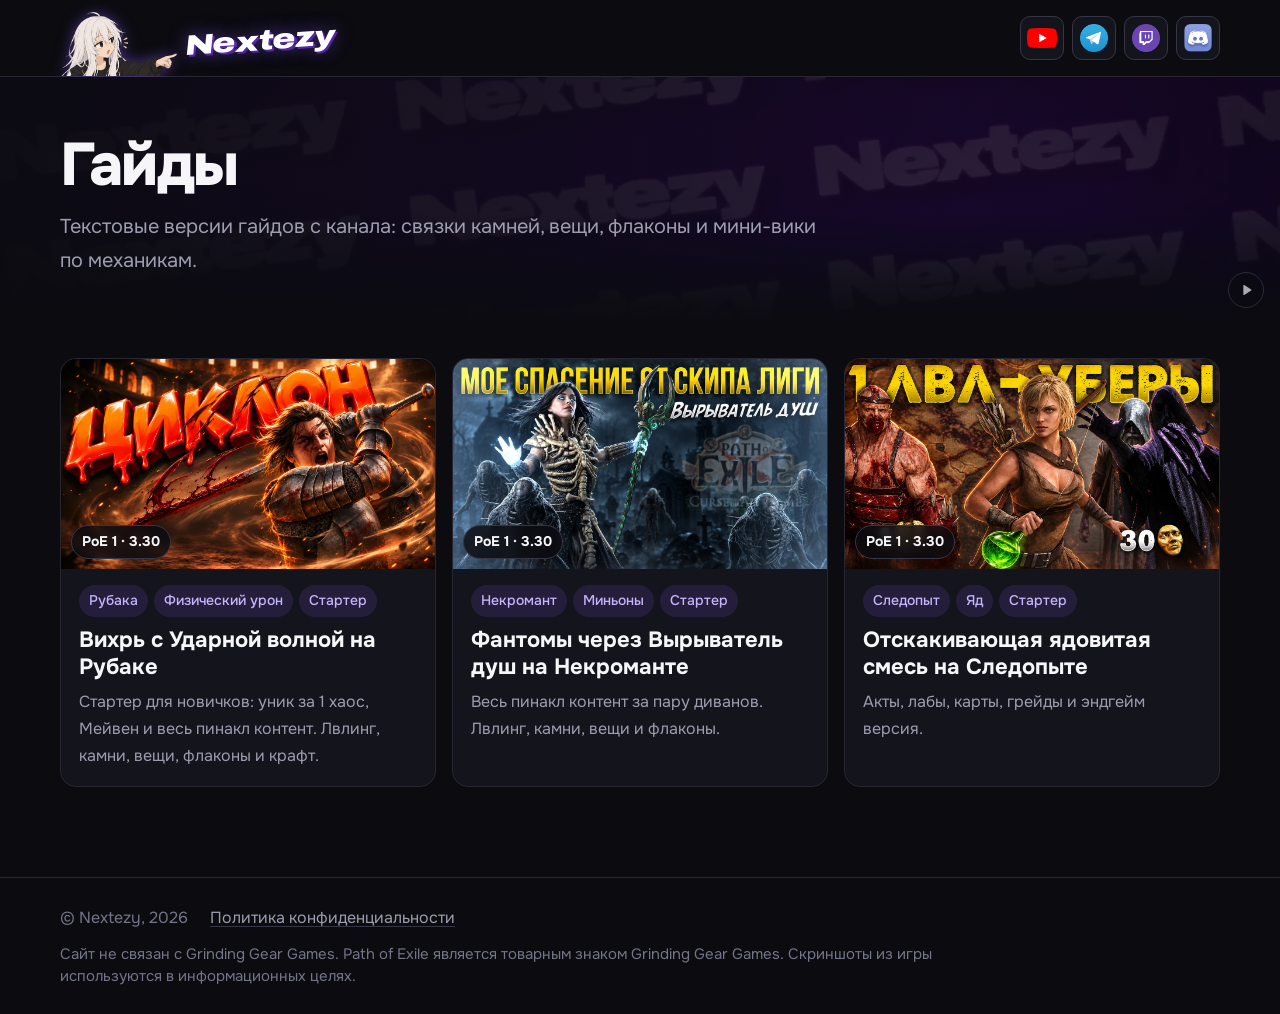
==== index.html @ d7301a49 "Кнопки трейда: несколько поисков ровным столбиком Co-Authored-By: Claude Opus 5.5 <noreply@anthropic" ====
<!doctype html>
<html lang="ru">
<head>
<!-- Google tag (gtag.js) -->
<script async src="https://www.googletagmanager.com/gtag/js?id=G-XQY86457FN"></script>
<script>
  window.dataLayer = window.dataLayer || [];
  function gtag(){dataLayer.push(arguments);}
  gtag('js', new Date());
  gtag('config', 'G-XQY86457FN');
</script>
<meta charset="utf-8">
<meta name="viewport" content="width=device-width,initial-scale=1,viewport-fit=cover">
<title>Nextezy: гайды по Path of Exile</title>
<meta name="description" content="Текстовые гайды Nextezy по Path of Exile и Path of Exile 2.">
<meta property="og:title" content="Nextezy: гайды по Path of Exile">
<meta property="og:description" content="Текстовые гайды Nextezy по Path of Exile и Path of Exile 2.">
<meta property="og:type" content="website">
<meta property="og:url" content="https://nextezy.com/">
<meta property="og:site_name" content="Nextezy">
<meta property="og:locale" content="ru_RU">
<meta property="og:image" content="https://nextezy.com/assets/og.jpg?v=3">
<meta property="og:image:width" content="1200">
<meta property="og:image:height" content="630">
<meta name="twitter:card" content="summary_large_image">
<link rel="canonical" href="https://nextezy.com/">
<meta name="theme-color" content="#0b0b10">
<link rel="icon" href="/favicon.ico" sizes="48x48">
<link rel="icon" href="/assets/favicon-32.png" type="image/png" sizes="32x32">
<link rel="icon" href="/assets/icon-192.png" type="image/png" sizes="192x192">
<link rel="apple-touch-icon" href="/apple-touch-icon.png">
<link rel="manifest" href="/site.webmanifest">
<link rel="stylesheet" href="assets/style.css?v=20261110-2">
<style>.list{display:grid;grid-template-columns:repeat(auto-fill,minmax(320px,1fr));gap:16px;margin-top:8px}.gcard{display:block;text-decoration:none;color:var(--fg2);background:var(--s1);border:1px solid var(--line);border-radius:16px;overflow:hidden}.gcard:hover{border-color:var(--accent)}.gimg{position:relative}.gcard img{display:block;width:100%;aspect-ratio:16/9;height:auto;object-fit:cover;object-position:center;background:#000}.ver{position:absolute;left:10px;bottom:10px;font-size:14px;font-weight:700;color:var(--fg);background:rgba(11,11,16,.82);border:1px solid var(--line2);padding:4px 10px;border-radius:999px;backdrop-filter:blur(4px)}.gbody{padding:16px 18px}.tags{display:flex;flex-wrap:wrap;gap:6px}.tags .chip{font-size:14px;padding:4px 10px}.gcard h2{color:var(--fg);font-size:22px;line-height:1.25;margin:10px 0 6px}.gcard p{margin:0;font-size:16px;color:var(--muted)}</style>
</head>
<body>
<header class="top"><div class="wrap"><a class="brand" aria-label="Nextezy, на главную" href="./"><img class="brand-pic" src="/assets/sextezy-point.webp?v=2" alt="" width="365" height="200"><span class="logo">Nextezy</span></a><nav class="soc" aria-label="Nextezy в соцсетях">
    <a href="https://www.youtube.com/@Nextezy/videos" target="_blank" rel="noopener" title="YouTube" aria-label="YouTube"><img src="assets/icon-youtube.png" alt="" width="30" height="21"></a>
    <a href="https://t.me/nextezy1" target="_blank" rel="noopener" title="Telegram" aria-label="Telegram"><img src="assets/icon-telegram.png" alt="" width="28" height="28"></a>
    <a href="https://www.twitch.tv/nextezy1" target="_blank" rel="noopener" title="Twitch" aria-label="Twitch"><img src="assets/icon-twitch.png" alt="" width="28" height="28"></a>
    <a href="https://discord.gg/pRnzf7ZGDk" target="_blank" rel="noopener" title="Discord" aria-label="Discord"><img src="assets/icon-discord.png" alt="" width="28" height="28"></a>
  </nav></div></header>
<section class="hero"><div class="hero-bg" data-video="assets/hero.mp4?v=2" aria-hidden="true"></div><div class="wrap" style="padding-block:56px 44px">
<h1 style="color:var(--fg);font-weight:800;font-size:clamp(36px,5.5vw,60px);letter-spacing:-.025em;margin:0 0 12px">Гайды</h1>
<p class="lead" style="color:var(--muted);margin:0;max-width:60ch;font-size:20px">Текстовые версии гайдов с канала: связки камней, вещи, флаконы и мини-вики по механикам.</p>
</div></section>
<main><div class="wrap" style="padding-block:28px 90px">
<div class="list">
<a class="gcard" href="cyclone/"><div class="gimg"><img src="cyclone/img/preview.webp?v=2" alt="Превью видео: Вихрь с Ударной волной на Рубаке" width="1280" height="720"><span class="ver">PoE 1 · 3.30</span></div><div class="gbody"><div class="tags"><span class="chip">Рубака</span><span class="chip">Физический урон</span><span class="chip">Стартер</span></div><h2>Вихрь с Ударной волной на Рубаке</h2><p>Стартер для новичков: уник за 1 хаос, Мейвен и весь пинакл контент. Лвлинг, камни, вещи, флаконы и крафт.</p></div></a>
<a class="gcard" href="soulwrest/"><div class="gimg"><img src="soulwrest/img/preview.webp" alt="Превью видео: Фантомы через Вырыватель душ" width="1280" height="720"><span class="ver">PoE 1 · 3.30</span></div><div class="gbody"><div class="tags"><span class="chip">Некромант</span><span class="chip">Миньоны</span><span class="chip">Стартер</span></div><h2>Фантомы через Вырыватель душ на Некроманте</h2><p>Весь пинакл контент за пару диванов. Лвлинг, камни, вещи и флаконы.</p></div></a>
<a class="gcard" href="pconc/"><div class="gimg"><img src="pconc/img/preview.webp?v=4" alt="Превью видео: Отскакивающая ядовитая смесь" width="1280" height="720"><span class="ver">PoE 1 · 3.30</span></div><div class="gbody"><div class="tags"><span class="chip">Следопыт</span><span class="chip">Яд</span><span class="chip">Стартер</span></div><h2>Отскакивающая ядовитая смесь на Следопыте</h2><p>Акты, лабы, карты, грейды и эндгейм версия.</p></div></a>
</div></div></main>
<footer><div class="wrap foot">
  <div class="foot-top"><span>© Nextezy, 2026</span><a href="privacy/">Политика конфиденциальности</a></div>
  <p class="foot-note">Сайт не связан с Grinding Gear Games. Path of Exile является товарным знаком Grinding Gear Games. Скриншоты из игры используются в информационных целях.</p>
</div></footer>
<script src="assets/hero.js?v=20261103-1"></script>
</body>
</html>
---- assets/style.css ----
/* Шрифт Onest лежит на сайте, без Google */
@font-face{font-family:'Nextezy Logo';font-style:italic;font-weight:100 900;font-stretch:62% 125%;font-display:swap;src:url(fonts/nextezy-logo.woff2) format('woff2')}
@font-face{font-family:'Onest';font-style:normal;font-weight:400;font-display:swap;src:url(fonts/onest-cyrillic-400-normal.woff2) format('woff2');unicode-range:U+0301,U+0400-045F,U+0490-0491,U+04B0-04B1,U+2116}
@font-face{font-family:'Onest';font-style:normal;font-weight:500;font-display:swap;src:url(fonts/onest-cyrillic-500-normal.woff2) format('woff2');unicode-range:U+0301,U+0400-045F,U+0490-0491,U+04B0-04B1,U+2116}
@font-face{font-family:'Onest';font-style:normal;font-weight:600;font-display:swap;src:url(fonts/onest-cyrillic-600-normal.woff2) format('woff2');unicode-range:U+0301,U+0400-045F,U+0490-0491,U+04B0-04B1,U+2116}
@font-face{font-family:'Onest';font-style:normal;font-weight:700;font-display:swap;src:url(fonts/onest-cyrillic-700-normal.woff2) format('woff2');unicode-range:U+0301,U+0400-045F,U+0490-0491,U+04B0-04B1,U+2116}
@font-face{font-family:'Onest';font-style:normal;font-weight:800;font-display:swap;src:url(fonts/onest-cyrillic-800-normal.woff2) format('woff2');unicode-range:U+0301,U+0400-045F,U+0490-0491,U+04B0-04B1,U+2116}
@font-face{font-family:'Onest';font-style:normal;font-weight:400;font-display:swap;src:url(fonts/onest-latin-400-normal.woff2) format('woff2');unicode-range:U+0000-00FF,U+0131,U+0152-0153,U+02BB-02BC,U+02C6,U+02DA,U+02DC,U+0304,U+0308,U+0329,U+2000-206F,U+20AC,U+2122,U+2191,U+2193,U+2212,U+2215,U+FEFF,U+FFFD}
@font-face{font-family:'Onest';font-style:normal;font-weight:500;font-display:swap;src:url(fonts/onest-latin-500-normal.woff2) format('woff2');unicode-range:U+0000-00FF,U+0131,U+0152-0153,U+02BB-02BC,U+02C6,U+02DA,U+02DC,U+0304,U+0308,U+0329,U+2000-206F,U+20AC,U+2122,U+2191,U+2193,U+2212,U+2215,U+FEFF,U+FFFD}
@font-face{font-family:'Onest';font-style:normal;font-weight:600;font-display:swap;src:url(fonts/onest-latin-600-normal.woff2) format('woff2');unicode-range:U+0000-00FF,U+0131,U+0152-0153,U+02BB-02BC,U+02C6,U+02DA,U+02DC,U+0304,U+0308,U+0329,U+2000-206F,U+20AC,U+2122,U+2191,U+2193,U+2212,U+2215,U+FEFF,U+FFFD}
@font-face{font-family:'Onest';font-style:normal;font-weight:700;font-display:swap;src:url(fonts/onest-latin-700-normal.woff2) format('woff2');unicode-range:U+0000-00FF,U+0131,U+0152-0153,U+02BB-02BC,U+02C6,U+02DA,U+02DC,U+0304,U+0308,U+0329,U+2000-206F,U+20AC,U+2122,U+2191,U+2193,U+2212,U+2215,U+FEFF,U+FFFD}
@font-face{font-family:'Onest';font-style:normal;font-weight:800;font-display:swap;src:url(fonts/onest-latin-800-normal.woff2) format('woff2');unicode-range:U+0000-00FF,U+0131,U+0152-0153,U+02BB-02BC,U+02C6,U+02DA,U+02DC,U+0304,U+0308,U+0329,U+2000-206F,U+20AC,U+2122,U+2191,U+2193,U+2212,U+2215,U+FEFF,U+FFFD}
html{-webkit-text-size-adjust:100%}body{margin:0}[hidden]{display:none!important}img{max-width:100%}:root{padding-top:env(safe-area-inset-top,0px);padding-bottom:env(safe-area-inset-bottom,0px)}

/* Layout: clean dark "exchange" look. Sticky tab bar, reading column 760px with chapter rail, cards on a slightly lighter surface. Single dark look on purpose. */
:root{
  --bg:#0b0b10; --s1:#14141c; --s2:#1b1b25; --s3:#23232f;
  --line:#272734; --line2:#363646;
  --fg:#f6f6f8; --fg2:#dedee6; --muted:#9d9db0; --dim:#74748a;
  --accent:#8b5cf6; --accent-2:#a78bfa; --accent-3:#c4b5fd; --accent-soft:rgba(139,92,246,.14); --yt:#ff0033;
  --gem:#5fd4c4; --unique:#f5b26b; --good:#4ade80; --bad:#f87171;
  --f:"Onest","Segoe UI",Roboto,Arial,sans-serif;
  color-scheme:dark;
}
*{box-sizing:border-box}
body{background:var(--bg);color:var(--fg2);font-family:var(--f);font-size:19px;line-height:1.7;-webkit-font-smoothing:antialiased}
body::before{content:"";position:fixed;inset:0 0 auto;height:env(safe-area-inset-top,0px);z-index:40;background:var(--bg)}
a{color:var(--accent-2)}
.wrap{max-width:1200px;margin:0 auto;padding-left:max(20px,env(safe-area-inset-left,0px));padding-right:max(20px,env(safe-area-inset-right,0px))}
button{font-family:inherit}
button:focus-visible,a:focus-visible,.w:focus-visible{outline:2px solid var(--accent-2);outline-offset:2px;border-radius:4px}

/* header */
.top{border-bottom:1px solid var(--line)}
.top .wrap{display:flex;align-items:center;justify-content:space-between;gap:16px;padding-block:16px}
.brand{display:flex;align-items:center;gap:12px;text-decoration:none;color:var(--fg)}
.brand .mark{width:34px;height:34px;border-radius:9px;background:var(--accent);display:grid;place-items:center;font-weight:800;font-size:19px;color:#fff}
.brand b{font-weight:700;font-size:20px;letter-spacing:-.01em}
.brand span{color:var(--muted);font-size:16px;font-weight:400}
.yt{font-size:16px;color:var(--muted);text-decoration:none;border:1px solid var(--line2);padding:8px 14px;border-radius:8px}
.yt:hover{color:var(--fg);border-color:var(--accent)}

/* hero */
.hero .wrap{padding-block:48px 36px}
.crumbs{display:flex;gap:8px;flex-wrap:wrap;margin-bottom:18px}
.chip{font-size:15px;font-weight:500;color:var(--accent-3);background:var(--accent-soft);padding:5px 12px;border-radius:999px}
.hero h1{color:var(--fg);font-weight:800;font-size:clamp(36px,5.5vw,60px);line-height:1.08;letter-spacing:-.025em;margin:0 0 18px;max-width:18ch;text-wrap:balance}
.hero h1 em{font-style:normal;color:var(--accent-2)}
.hero .lead{margin:0;max-width:60ch;color:var(--muted);font-size:20px}
/* превью видео в шапке */
.vid{margin-top:24px;max-width:560px;text-align:center}
.vcap{display:inline-block;margin-top:14px;padding:8px 22px;border-radius:10px;background:var(--yt);color:#fff;font-weight:800;font-size:20px;letter-spacing:.01em;text-decoration:none;box-shadow:0 8px 24px rgba(0,0,0,.4);transition:transform .2s ease}
.vcap:hover{transform:translateY(-2px)}
.thumb{position:relative;display:block;text-align:left;border-radius:16px;overflow:hidden;border:1px solid var(--line2);background:#000;box-shadow:0 18px 50px rgba(0,0,0,.45);aspect-ratio:16/9}
.thumb img{display:block;width:100%;height:100%;object-fit:cover;transition:transform .5s ease}
.thumb .play{position:absolute;left:50%;top:50%;width:68px;height:48px;margin:-24px 0 0 -34px;border-radius:14px;background:var(--yt);box-shadow:0 6px 20px rgba(0,0,0,.45);transition:transform .25s ease}
.thumb .play::after{content:"";position:absolute;left:27px;top:14px;border-style:solid;border-width:10px 0 10px 17px;border-color:transparent transparent transparent #fff}
.thumb:hover{border-color:var(--accent);box-shadow:0 18px 50px rgba(0,0,0,.45),0 0 0 3px var(--accent-soft)}
.thumb:hover img{transform:scale(1.03)}
.thumb:hover .play{transform:scale(1.1)}
@media (min-width:960px){
  .hero .wrap.has-thumb{display:grid;grid-template-columns:minmax(0,1fr) minmax(0,460px);column-gap:44px;align-items:start}
  .has-thumb>*{grid-column:1}
  .has-thumb>.vid{grid-column:2;grid-row:1/4;align-self:center;margin-top:0;width:100%;max-width:none}
  .has-thumb>.facts{grid-column:1/-1}
}
@media (prefers-reduced-motion:reduce){.thumb img,.thumb .play,.vcap{transition:none}}
.facts{display:grid;grid-template-columns:repeat(auto-fit,minmax(170px,1fr));gap:1px;background:var(--line);border:1px solid var(--line);border-radius:14px;overflow:hidden;margin-top:30px;max-width:860px}
.fact{background:var(--s1);padding:16px 18px}
.fact small{display:block;color:var(--dim);font-size:15px;margin-bottom:2px}
.fact b{color:var(--fg);font-weight:600;font-size:18px}

/* tabs */
.tabsbar{position:sticky;top:env(safe-area-inset-top,0px);z-index:30;background:var(--bg);border-block:1px solid var(--line)}
.tabsbar .wrap{display:flex;gap:6px 20px;align-items:center;flex-wrap:wrap}
.tabs{display:flex;gap:4px;overflow-x:auto;scrollbar-width:none}
.tab{appearance:none;background:none;border:0;color:var(--muted);font-weight:600;font-size:18px;padding:18px 12px 16px;border-bottom:2px solid transparent;cursor:pointer;white-space:nowrap}
.tab:hover{color:var(--fg)}
.tab[aria-selected="true"]{color:var(--fg);border-bottom-color:var(--accent)}
.stages{display:flex;gap:4px;padding:4px;margin-left:auto;background:var(--s1);border:1px solid var(--line);border-radius:10px;flex-wrap:wrap}
.stage{appearance:none;border:0;background:none;color:var(--muted);font-weight:500;font-size:16px;padding:8px 14px;border-radius:7px;cursor:pointer}
.stage:hover{color:var(--fg)}
.stage[aria-pressed="true"]{background:var(--accent);color:#fff}

/* guide layout */
main .wrap{padding-block:44px 90px}
.guide{display:grid;grid-template-columns:240px minmax(0,1fr);gap:56px;align-items:start}
.rail{position:sticky;top:calc(env(safe-area-inset-top,0px) + 90px);max-height:calc(100vh - 110px);overflow:auto;font-size:16px}
.rail h4{font-size:14px;font-weight:600;letter-spacing:.06em;text-transform:uppercase;color:var(--dim);margin:0 0 12px}
.rail ol{list-style:none;margin:0;padding:0;display:grid;gap:2px}
.rail a{display:block;padding:7px 12px;border-radius:8px;color:var(--muted);text-decoration:none;line-height:1.35}
.rail a:hover{color:var(--fg);background:var(--s1)}
.rail a.on{color:var(--fg);background:var(--accent-soft)}
@media (max-width:980px){.guide{grid-template-columns:minmax(0,1fr)}.rail{display:none}}

.prose{max-width:780px;min-width:0}
.prose h2{color:var(--fg);font-weight:700;font-size:36px;line-height:1.15;letter-spacing:-.02em;margin:72px 0 18px;text-wrap:balance;scroll-margin-top:100px}
.prose section:first-child h2{margin-top:0}
.prose h3{color:var(--fg);font-weight:600;font-size:23px;line-height:1.3;margin:38px 0 10px;scroll-margin-top:100px}
.prose p{margin:0 0 18px}
.prose ul,.prose ol{margin:0 0 20px;padding-left:26px;display:grid;gap:8px}
.prose li::marker{color:var(--accent-2)}
.u{color:var(--unique);font-weight:500}
.g{color:var(--gem);font-weight:500}
.en{color:var(--dim)}
.go{appearance:none;background:none;border:0;padding:0;font:inherit;color:var(--accent-2);cursor:pointer;text-decoration:underline;text-decoration-color:rgba(167,139,250,.4);text-underline-offset:4px}
.go:hover{text-decoration-color:var(--accent-2)}

.rules{counter-reset:r;list-style:none;padding:0!important;gap:12px!important}
.rules li{counter-increment:r;display:grid;grid-template-columns:40px 1fr;gap:14px;align-items:center;background:var(--s1);border:1px solid var(--line);padding:16px 18px;border-radius:14px;color:var(--fg)}
.rules li::before{content:counter(r);width:40px;height:40px;border-radius:10px;background:var(--accent-soft);color:var(--accent-3);font-weight:700;font-size:20px;display:grid;place-items:center}

/* tables */
.tbl{overflow-x:auto;margin:0 0 22px;border:1px solid var(--line);border-radius:14px;background:var(--s1)}
table{border-collapse:collapse;width:100%;font-size:17px;line-height:1.5}
th{font-size:15px;font-weight:600;color:var(--muted);text-align:left;background:var(--s2);padding:12px 16px;border-bottom:1px solid var(--line)}
td{padding:13px 16px;border-bottom:1px solid var(--line);vertical-align:top}
tr:last-child td{border-bottom:0}
td.num{color:var(--accent-3);font-weight:600;width:1%;white-space:nowrap;font-variant-numeric:tabular-nums}
.pm th:first-child{color:var(--good)} .pm th:last-child{color:var(--bad)}

/* screenshots */
.shots{display:flex;flex-wrap:wrap;gap:14px;margin:8px 0 26px;align-items:flex-start}
figure.shot{margin:0;max-width:100%}
figure.shot button{display:block;padding:0;border:1px solid var(--line);background:#000;cursor:zoom-in;border-radius:10px;overflow:hidden;max-width:100%}
figure.shot img{display:block;max-height:360px;width:auto;max-width:100%}
figure.shot.wide{flex-basis:100%} figure.shot.wide img{max-height:none;width:100%}
figure.shot figcaption{font-size:15px;color:var(--dim);margin-top:8px}
.cmp{display:grid;grid-template-columns:1fr 1fr;gap:14px}

/* inline cards inside guide */
.ins{margin:8px 0 30px;border:1px solid var(--line2);border-radius:16px;background:var(--s1);overflow:hidden}
.ins-head{display:flex;justify-content:space-between;align-items:center;gap:12px;flex-wrap:wrap;padding:14px 18px;background:var(--s2);border-bottom:1px solid var(--line)}
.ins-head .lbl{font-size:16px;font-weight:600;color:var(--fg);display:flex;align-items:center;gap:10px}
.ins-head .lbl i{width:8px;height:8px;border-radius:50%;background:var(--accent);display:inline-block}
.ins-body{padding:16px 18px;display:grid;gap:16px}
.ins .gg{display:grid;grid-template-columns:repeat(auto-fit,minmax(230px,1fr));gap:12px}
.ins .gg .card{background:var(--bg)}
.more{font-size:16px;font-weight:500}

/* cards */
.card{background:var(--s1);border:1px solid var(--line);border-radius:14px;padding:16px 18px;min-width:0;font-size:17px;line-height:1.55}
.card h4{margin:0 0 10px;font-size:17px;font-weight:600;color:var(--fg);display:flex;justify-content:space-between;align-items:center;gap:10px}
.card h4 .sub{color:var(--dim);font-weight:500;font-size:15px;display:block}
.card p{margin:10px 0 0}
.card .shots{margin:12px 0 0}
.card figure.shot img{max-height:260px}
.links{list-style:none;padding:0;margin:0;display:grid}
.links li{display:flex;justify-content:space-between;align-items:baseline;gap:10px;padding:7px 0;border-bottom:1px solid var(--line)}
.links li:last-child{border-bottom:0}
.links .en{font-size:15px}
.lv{font-size:14px;font-weight:600;color:var(--accent-3);background:var(--accent-soft);padding:2px 8px;border-radius:6px;white-space:nowrap}
.req{list-style:none;padding:0;margin:0;display:grid;gap:6px}
.req li{padding-left:22px;position:relative}
.req li::before{content:"";position:absolute;left:4px;top:.62em;width:7px;height:7px;border-radius:2px;background:var(--accent-2)}
.tag{font-size:13px;font-weight:600;padding:3px 9px;border-radius:999px;white-space:nowrap}
.tag.max{color:var(--unique);background:rgba(245,178,107,.12)}
.tag.cheap{color:var(--gem);background:rgba(95,212,196,.12)}
.tag.boss{color:var(--bad);background:rgba(248,113,113,.12)}
.alt{margin-top:10px;padding-top:10px;border-top:1px dashed var(--line2)}
.alt .tag{margin-right:8px}
.buy{display:inline-block;margin-top:12px;background:var(--accent);color:#fff;text-decoration:none;font-weight:600;font-size:16px;padding:8px 14px;border-radius:8px}
.slotrow{display:grid;grid-template-columns:150px minmax(0,1fr);gap:14px;padding:9px 0;border-bottom:1px solid var(--line);font-size:17px;line-height:1.5}
.slotrow:last-child{border-bottom:0}
.slotrow .sl{color:var(--muted);font-weight:500}
@media (max-width:560px){.slotrow{grid-template-columns:minmax(0,1fr);gap:2px}}

/* tab panels */
.panel h2{color:var(--fg);font-weight:700;font-size:36px;letter-spacing:-.02em;margin:0 0 10px}
.panel .note{color:var(--muted);max-width:70ch;margin:0 0 24px}
.panel .sub{font-size:15px;font-weight:600;letter-spacing:.05em;text-transform:uppercase;color:var(--dim);margin:30px 0 12px}
.grid{display:grid;grid-template-columns:repeat(auto-fill,minmax(330px,1fr));gap:16px;align-items:start}
.basics{display:grid;grid-template-columns:repeat(auto-fit,minmax(320px,1fr));gap:16px;margin:0 0 36px}

/* mini wiki */
.w{border-bottom:1px dotted var(--accent-2);cursor:help;text-decoration:none}
.w:hover{color:var(--fg);border-bottom-style:solid}
.pop{position:fixed;z-index:60;max-height:calc(100vh - 24px);overflow:auto;width:min(380px,calc(100vw - 32px));background:var(--s3);border:1px solid var(--line2);border-radius:14px;padding:16px 18px;box-shadow:0 18px 50px rgba(0,0,0,.55);font-size:16px;line-height:1.55;color:var(--fg2)}
/* появление подсказки: вырастает из слова (вариант 2, выбор Никиты); при переходе на другое слово просто плавно переезжает */
.pop{opacity:0;visibility:hidden;pointer-events:none;transform:scale(.6);transition:opacity .12s ease,transform .12s ease,visibility 0s .12s}
.pop.on{opacity:1;visibility:visible;pointer-events:auto;transform:none;transition:opacity .2s ease,transform .32s cubic-bezier(.2,.9,.25,1.25),visibility 0s,left .2s ease,top .2s ease}
@media (prefers-reduced-motion:reduce){.pop,.pop.on{transform:none;transition:opacity .15s ease,visibility 0s}}
.pop-x{position:absolute;top:8px;right:8px;width:32px;height:32px;padding:0;border:0;border-radius:8px;background:transparent;color:var(--muted);cursor:pointer}
.pop-x::before,.pop-x::after{content:"";position:absolute;left:50%;top:50%;width:16px;height:2px;border-radius:2px;background:currentColor;transform:translate(-50%,-50%) rotate(45deg)}
.pop-x::after{transform:translate(-50%,-50%) rotate(-45deg)}
.pop-x:hover{color:var(--fg);background:var(--line2)}
.pop .k{padding-right:30px}
.pop .k{font-size:13px;font-weight:600;color:var(--accent-3);text-transform:uppercase;letter-spacing:.05em}
.pop h5{margin:4px 0 2px;font-size:20px;font-weight:700;color:var(--fg)}
.pop .pen{color:var(--dim);font-size:15px;margin-bottom:8px}
.pop p{margin:0;white-space:pre-line}
.pop img{display:block;max-width:100%;max-height:220px;margin-top:12px;border-radius:8px;border:1px solid var(--line)}
.pop a{display:inline-block;margin-top:10px;font-size:15px;font-weight:500}

/* lightbox */
.lb{position:fixed;inset:0;z-index:70;background:rgba(4,4,8,.94);display:flex;align-items:center;justify-content:center;padding:calc(24px + env(safe-area-inset-top,0px)) max(16px,env(safe-area-inset-right,0px)) calc(24px + env(safe-area-inset-bottom,0px)) max(16px,env(safe-area-inset-left,0px));cursor:zoom-out}
.lb img{max-width:100%;max-height:100%;object-fit:contain}
.lb p{position:absolute;bottom:calc(10px + env(safe-area-inset-bottom,0px));left:0;right:0;text-align:center;color:var(--muted);font-size:16px;margin:0}

footer{border-top:1px solid var(--line);color:var(--dim);font-size:16px}
footer .wrap{padding-block:26px;display:flex;justify-content:space-between;gap:12px;flex-wrap:wrap}

@media (max-width:640px){
  body{font-size:18px}
  .prose h2,.panel h2{font-size:30px}
  .prose h3{font-size:21px}
  .stages{margin:0 0 10px;width:100%}
  .stage{flex:1 1 auto;padding:8px 10px;font-size:15px}
  .cmp{grid-template-columns:1fr}
  .grid{grid-template-columns:minmax(0,1fr)}
  .brand span{display:none}
}
@media (prefers-reduced-motion:no-preference){html{scroll-behavior:smooth}}

/* PoB */
.pob{margin:-4px 0 26px;padding:14px 16px;border:1px solid var(--line2);border-radius:14px;background:var(--accent-soft);display:grid;gap:10px}
.pob-lbl{font-size:15px;font-weight:600;color:var(--accent-3)}
.pob-btns{display:flex;flex-wrap:wrap;gap:10px}
.pob-btn{display:inline-flex;align-items:center;gap:8px;background:var(--accent);color:#fff;text-decoration:none;font-weight:600;font-size:16px;line-height:1.3;padding:9px 14px;border-radius:9px}
.pob-btn:hover{filter:brightness(1.1)}
.pob-note{margin:0!important;font-size:15px;color:var(--fg2)}
.pob-list{display:grid;gap:16px;max-width:900px}
.pob-pair{border:1px dashed var(--line2);border-radius:16px;padding:14px;display:grid;gap:12px}
.pob-pair-grid{display:grid;grid-template-columns:repeat(auto-fit,minmax(280px,1fr));gap:14px}
.pob-pair .pob-note{color:var(--muted)}
.pob-card .buy{align-self:start;margin-top:14px}

/* Фон шапки гайда: анимация лого (assets/hero.mp4, кадр assets/hero.webp) */
.hero{position:relative;overflow:hidden;isolation:isolate}
.hero-bg{position:absolute;inset:0;z-index:-1;background:var(--bg) center/cover no-repeat;background-image:url(hero.webp)}
.hero-bg video{position:absolute;inset:0;width:100%;height:100%;object-fit:cover;opacity:0;transition:opacity 1.2s ease}
.hero-bg video.on{opacity:1}
.hero-bg::after{content:"";position:absolute;inset:0;background:
  linear-gradient(90deg, rgba(11,11,16,.93) 0%, rgba(11,11,16,.82) 42%, rgba(11,11,16,.55) 100%),
  linear-gradient(180deg, rgba(11,11,16,0) 55%, var(--bg) 100%)}
@media (max-width:640px){.hero-bg::after{background:linear-gradient(180deg, rgba(11,11,16,.80) 0%, rgba(11,11,16,.88) 70%, var(--bg) 100%)}}
.hero .wrap{position:relative}

/* Соцсети в шапке */
.soc{display:flex;align-items:center;gap:8px}
.soc a{width:44px;height:44px;display:grid;place-items:center;border-radius:10px;border:1px solid var(--line2);background:var(--s1);transition:border-color .15s,background .15s}
.soc a:hover{border-color:var(--accent);background:var(--s2)}
.soc img{display:block;object-fit:contain}

/* Лого в шапке: Archivo Expanded Black Italic (обрезан до букв Nextezy), под анимацию лого */
.brand .logo{font-family:'Nextezy Logo','Onest',sans-serif;font-weight:900;font-stretch:125%;font-style:italic;font-size:28px;line-height:1;letter-spacing:-.01em;color:#fff;display:inline-block;transform:rotate(-4deg);text-shadow:0 0 18px rgba(139,92,246,.55),2px 2px 0 #4c1d95;padding:4px 2px}
.brand:hover .logo{color:var(--accent-3)}
@media (max-width:640px){.brand .logo{display:inline-block;font-size:24px}}

/* Подвал */
.foot{display:grid!important;gap:8px;justify-content:stretch!important}
.foot-top{display:flex;flex-wrap:wrap;gap:6px 22px;align-items:center}
.foot a{color:var(--muted);text-decoration:underline;text-decoration-color:var(--line2);text-underline-offset:3px}
.foot a:hover{color:var(--fg)}
.foot-dim{color:var(--dim)}
.foot-note{margin:0;font-size:15px;color:var(--dim);max-width:90ch;line-height:1.5}
/* Политика */
.policy h1{color:var(--fg);font-weight:800;font-size:clamp(32px,4.5vw,46px);letter-spacing:-.02em;line-height:1.1;margin:0 0 6px}
.policy .upd{color:var(--dim);font-size:16px;margin:0 0 28px}
.policy h2{font-size:26px;margin:40px 0 12px}
.policy b{color:var(--fg)}
.policy a{overflow-wrap:anywhere}
/* кнопка «наверх» */
.totop{position:fixed;right:max(20px,calc(env(safe-area-inset-right,0px) + 12px));bottom:calc(20px + env(safe-area-inset-bottom,0px));z-index:50;width:52px;height:52px;border-radius:50%;border:0;background:var(--accent);color:#fff;cursor:pointer;display:flex;align-items:center;justify-content:center;box-shadow:0 8px 24px rgba(0,0,0,.45);opacity:0;visibility:hidden;transform:translateY(12px);transition:opacity .25s ease,transform .25s ease,visibility .25s,background .2s}
.totop.on{opacity:1;visibility:visible;transform:none}
.totop:hover{background:var(--accent-2)}
.totop svg{width:24px;height:24px}
@media (max-width:600px){.totop{width:46px;height:46px;right:max(14px,calc(env(safe-area-inset-right,0px) + 8px));bottom:calc(14px + env(safe-area-inset-bottom,0px))}}
@media (prefers-reduced-motion:reduce){.totop{transition:none}}
/* пасхалка: уставшая Секстези над подвалом */
footer .wrap{position:relative}
.sx{position:absolute;right:max(20px,env(safe-area-inset-right,0px));bottom:100%;width:270px;pointer-events:none}
.sx-clip{height:178px;clip-path:inset(-60px -60px 0 -60px)}
.sx-btn{display:block;width:100%;height:100%;padding:0;border:0;background:none;cursor:pointer;pointer-events:auto;transform:translateY(105%);transition:transform .8s cubic-bezier(.22,.8,.25,1)}
.sx.on .sx-btn{transform:none}
.sx-btn img{display:block;width:100%;height:100%;object-fit:contain;object-position:bottom;filter:drop-shadow(0 0 14px rgba(139,92,246,.35))}
.sx-say{position:absolute;right:62%;bottom:calc(100% - 26px);background:var(--s3);color:var(--fg);border:1px solid var(--line2);border-radius:14px;padding:8px 14px;font-size:16px;font-weight:600;white-space:nowrap;box-shadow:0 8px 24px rgba(0,0,0,.45);opacity:0;transform:translateY(6px);transition:opacity .2s ease,transform .2s ease}
.sx-say::after{content:"";position:absolute;right:16px;bottom:-7px;width:12px;height:12px;background:var(--s3);border-right:1px solid var(--line2);border-bottom:1px solid var(--line2);transform:rotate(45deg)}
.sx.on.talk .sx-say{opacity:1;transform:none}
@media (max-width:600px){.sx{width:180px}.sx-clip{height:118px}.sx-say{font-size:15px;right:45%}}
@media (prefers-reduced-motion:reduce){.sx-btn,.sx-say{transition:none}}

/* картинка с всплывающими поинтами (восхождения) */
figure.hsfig{margin:0;flex-basis:100%;max-width:720px}
.hsbox{position:relative;border:1px solid var(--line);border-radius:10px;overflow:hidden;background:#000}
.hsbox img{display:block;width:100%;height:auto}
.hs.w{position:absolute;aspect-ratio:1;transform:translate(-50%,-50%);border:2px solid transparent;border-radius:50%;background:none;padding:0;cursor:pointer;transition:border-color .15s ease,box-shadow .15s ease}
.hs.w:hover,.hs.w:focus-visible{border:2px solid var(--accent);box-shadow:0 0 0 3px var(--accent-soft),0 0 18px var(--accent);outline:none}
.hsn{position:absolute;right:-8%;top:-8%;min-width:28px;height:28px;padding:0 6px;border-radius:999px;background:var(--accent);color:#fff;font-weight:800;font-size:16px;line-height:28px;text-align:center;box-shadow:0 2px 8px rgba(0,0,0,.6);pointer-events:none}
@media (max-width:640px){.hsn{min-width:22px;height:22px;line-height:22px;font-size:13px;padding:0 4px}}
figure.hsfig figcaption{font-size:15px;color:var(--dim);margin-top:8px}
/* 4 иконки соцсетей на узких экранах */
@media (max-width:420px){.soc{gap:6px}.soc a{width:38px;height:38px;border-radius:9px}.soc img{width:24px;height:24px}}
@media (max-width:370px){.soc{gap:4px}.soc a{width:34px;height:34px}.soc img{width:22px;height:22px}.brand .logo{font-size:21px}}
/* кнопка «выключить анимацию» в углу шапки */
.anim-btn{position:absolute;right:max(16px,env(safe-area-inset-right,0px));bottom:14px;z-index:2;width:36px;height:36px;border-radius:50%;border:1px solid var(--line2);background:rgba(11,11,16,.6);color:var(--fg2);display:grid;place-items:center;padding:0;cursor:pointer;opacity:.75;transition:opacity .2s,border-color .2s,color .2s}
.anim-btn:hover,.anim-btn:focus-visible{opacity:1;border-color:var(--accent);color:var(--fg)}
.anim-btn svg{width:16px;height:16px}
/* Секстези показывает на лого (только на компьютере) */
.brand-pic{height:64px;width:auto;display:block;margin:-6px 0 -16px;transform:translateY(1px);filter:drop-shadow(0 0 7px rgba(139,92,246,.5))}
.brand:has(.brand-pic){gap:6px;align-items:flex-end}
@media (max-width:640px){.brand-pic{display:none}.brand:has(.brand-pic){align-items:center}}
/* вкладки гайда на телефоне: «Основы» вместо «Основы билда», отступы меньше, чтобы все 5 влезали */
.tab-short{display:none}
@media (max-width:640px){
  .tab-long{display:none}.tab-short{display:inline}
  .tabs{gap:0;margin-inline:-8px}
  .tab{font-size:17px;padding:16px 8px 14px}
}
@media (max-width:380px){.tab{font-size:16px;padding-inline:7px}}
@media (max-width:340px){.tab{font-size:15px;padding-inline:5px}}

/* ===== плавные анимации (решение Никиты, тесты одобрены 08.11.2026) ===== */
/* вкладки: полоска под активной вкладкой переезжает */
.tabs{position:relative}
.tabs.has-line .tab[aria-selected="true"]{border-bottom-color:transparent}
.tabline{position:absolute;background:var(--accent);border-radius:2px;pointer-events:none;transition:left .35s cubic-bezier(.2,.8,.2,1),width .35s cubic-bezier(.2,.8,.2,1)}
/* этапы: фиолетовая плашка переезжает */
.stages{position:relative}
.stage{position:relative;z-index:1;transition:color .25s ease}
.stages.has-pill .stage[aria-pressed="true"]{background:transparent}
.pill{position:absolute;border-radius:7px;background:var(--accent);pointer-events:none;transition:left .35s cubic-bezier(.2,.8,.2,1),width .35s cubic-bezier(.2,.8,.2,1),top .35s cubic-bezier(.2,.8,.2,1)}
/* смена вкладки или этапа: содержимое плавно появляется */
.swap{animation:nx-swap .35s cubic-bezier(.2,.8,.2,1)}
@keyframes nx-swap{from{opacity:0;transform:translateY(10px)}to{opacity:1;transform:none}}
/* оглавление: подсветка текущего раздела переезжает */
.rail ol{position:relative}
.rail ol.has-ind a.on{background:transparent}
.rail a{position:relative;z-index:1;transition:color .25s ease}
.rail .ind{position:absolute;left:0;right:0;border-radius:8px;background:var(--accent-soft);box-shadow:inset 3px 0 0 var(--accent);pointer-events:none;transition:top .35s cubic-bezier(.2,.8,.2,1),height .35s cubic-bezier(.2,.8,.2,1)}
/* картинки проявляются при прокрутке */
.rv{opacity:0;transform:translateY(14px);transition:opacity .7s ease-out,transform .8s cubic-bezier(.16,1,.3,1)}
.rv.in{opacity:1;transform:none}
/* поинты восхождений: увеличиваются и светятся */
.hs.w{transition:border-color .2s ease,box-shadow .25s ease,transform .25s cubic-bezier(.2,.9,.25,1.3)}
.hs.w:hover,.hs.w:focus-visible{transform:translate(-50%,-50%) scale(1.15)}
/* картинка на весь экран: фон плавно затемняется, картинка вырастает из своего места (в app.js) */
.lb{visibility:hidden;background:rgba(4,4,8,0);transition:background .3s ease,visibility 0s .3s}
.lb.open{visibility:visible;background:rgba(4,4,8,.94);transition:background .3s ease,visibility 0s}
.lb p{opacity:0;transition:opacity .25s ease}
.lb.open p{opacity:1}
@media (prefers-reduced-motion:reduce){.tabline,.pill,.rail .ind,.rv,.hs.w,.stage,.rail a{transition:none!important}.rv{opacity:1;transform:none}.swap{animation:none}.hs.w:hover{transform:translate(-50%,-50%)}}


/* кнопки «Трейд» у вещей */
.card h4.slh{flex-wrap:wrap}
.hbuys{display:inline-flex;gap:6px;flex-wrap:wrap;align-items:center}
.hbuy{font-size:14px;font-weight:600;color:#fff;background:var(--accent);text-decoration:none;border-radius:7px;padding:4px 10px;line-height:1.3;white-space:nowrap}
.hbuy:hover{filter:brightness(1.15)}
.rbuys{display:inline-flex;flex-wrap:wrap;gap:6px;margin-left:10px;vertical-align:middle;align-items:center}
.rbuy{font-size:14px;font-weight:600;color:var(--accent);text-decoration:none;border:1px solid var(--accent);border-radius:6px;padding:1px 8px;white-space:nowrap}
.rbuy:hover{background:var(--accent);color:#fff}
.hlbl{font-size:14px;color:var(--dim);font-weight:600}
.trnote{font-size:15px;color:var(--muted);margin:-4px 0 10px}
.slotrow .trnote{margin:4px 0 0}
.tbox{display:flex;gap:8px;align-items:flex-start;margin:0 0 10px}
.tbox .hlbl{line-height:28px}
.tcol{display:flex;flex-direction:column;align-items:flex-start;gap:6px}
.slotrow .tbox{margin:6px 0 0}
.slotrow .tbox .hlbl{line-height:24px}
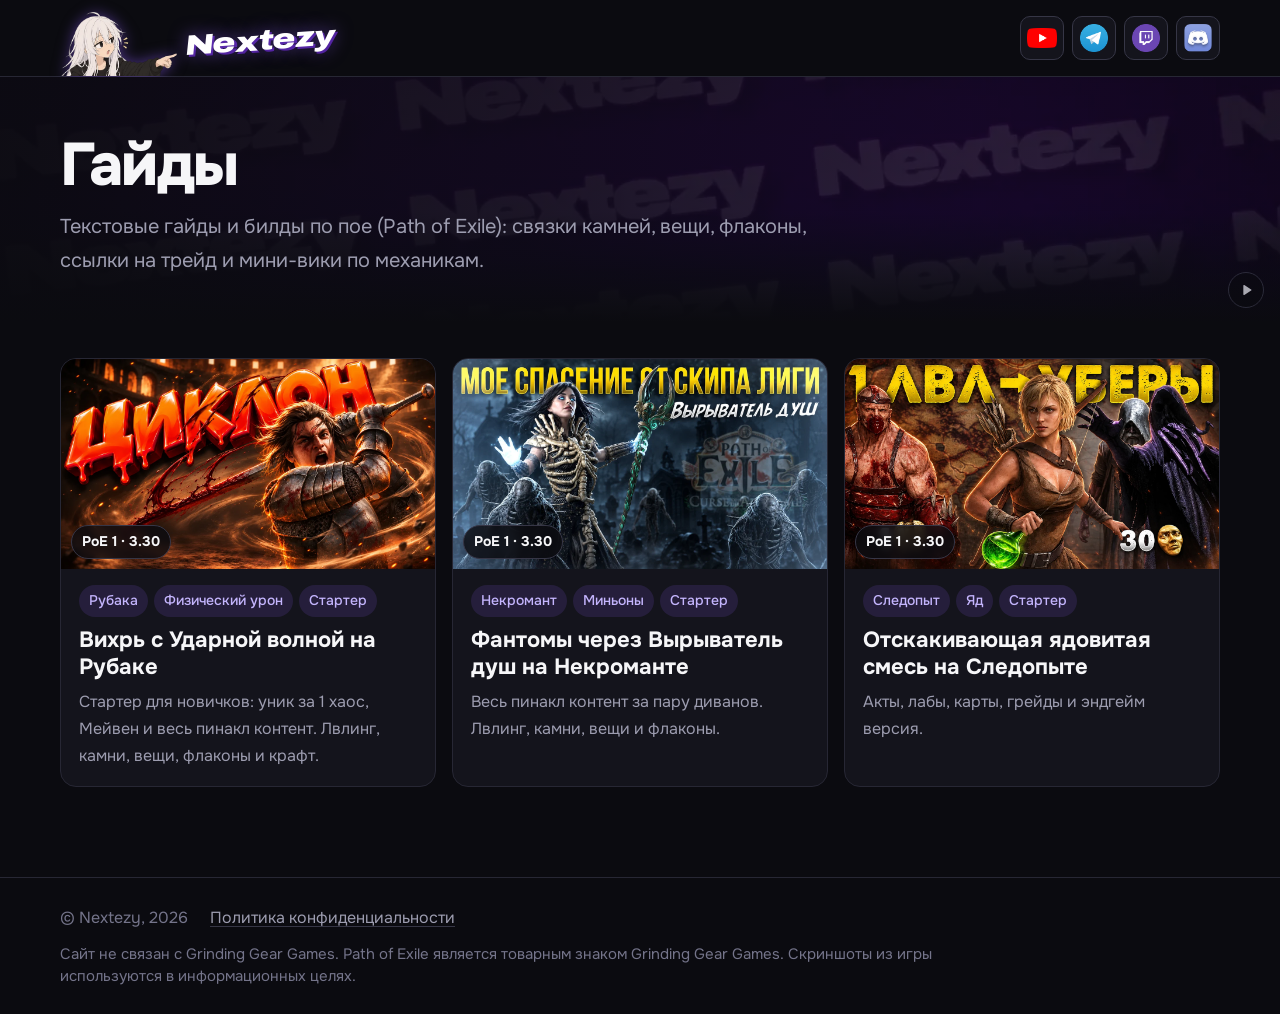
==== commit 0933bd42: "Главная: слово «пое» в заголовке, описании и подзаголовке для поиска Co-Authored-By: Claude Opus 5.5" ====
--- a/index.html
+++ b/index.html
@@ -11,10 +11,10 @@
 </script>
 <meta charset="utf-8">
 <meta name="viewport" content="width=device-width,initial-scale=1,viewport-fit=cover">
-<title>Nextezy: гайды по Path of Exile</title>
-<meta name="description" content="Текстовые гайды Nextezy по Path of Exile и Path of Exile 2.">
-<meta property="og:title" content="Nextezy: гайды по Path of Exile">
-<meta property="og:description" content="Текстовые гайды Nextezy по Path of Exile и Path of Exile 2.">
+<title>Nextezy: гайды пое и билды Path of Exile (PoE)</title>
+<meta name="description" content="Текстовые гайды по пое (Path of Exile, PoE) и PoE 2 от Nextezy: билды на старт лиги и эндгейм, камни, вещи, флаконы и ссылки на трейд.">
+<meta property="og:title" content="Nextezy: гайды пое и билды Path of Exile (PoE)">
+<meta property="og:description" content="Текстовые гайды по пое (Path of Exile, PoE) и PoE 2 от Nextezy: билды на старт лиги и эндгейм, камни, вещи, флаконы и ссылки на трейд.">
 <meta property="og:type" content="website">
 <meta property="og:url" content="https://nextezy.com/">
 <meta property="og:site_name" content="Nextezy">
@@ -30,7 +30,7 @@
 <link rel="icon" href="/assets/icon-192.png" type="image/png" sizes="192x192">
 <link rel="apple-touch-icon" href="/apple-touch-icon.png">
 <link rel="manifest" href="/site.webmanifest">
-<link rel="stylesheet" href="assets/style.css?v=20261110-2">
+<link rel="stylesheet" href="assets/style.css?v=20261111-2">
 <style>.list{display:grid;grid-template-columns:repeat(auto-fill,minmax(320px,1fr));gap:16px;margin-top:8px}.gcard{display:block;text-decoration:none;color:var(--fg2);background:var(--s1);border:1px solid var(--line);border-radius:16px;overflow:hidden}.gcard:hover{border-color:var(--accent)}.gimg{position:relative}.gcard img{display:block;width:100%;aspect-ratio:16/9;height:auto;object-fit:cover;object-position:center;background:#000}.ver{position:absolute;left:10px;bottom:10px;font-size:14px;font-weight:700;color:var(--fg);background:rgba(11,11,16,.82);border:1px solid var(--line2);padding:4px 10px;border-radius:999px;backdrop-filter:blur(4px)}.gbody{padding:16px 18px}.tags{display:flex;flex-wrap:wrap;gap:6px}.tags .chip{font-size:14px;padding:4px 10px}.gcard h2{color:var(--fg);font-size:22px;line-height:1.25;margin:10px 0 6px}.gcard p{margin:0;font-size:16px;color:var(--muted)}</style>
 </head>
 <body>
@@ -42,7 +42,7 @@
   </nav></div></header>
 <section class="hero"><div class="hero-bg" data-video="assets/hero.mp4?v=2" aria-hidden="true"></div><div class="wrap" style="padding-block:56px 44px">
 <h1 style="color:var(--fg);font-weight:800;font-size:clamp(36px,5.5vw,60px);letter-spacing:-.025em;margin:0 0 12px">Гайды</h1>
-<p class="lead" style="color:var(--muted);margin:0;max-width:60ch;font-size:20px">Текстовые версии гайдов с канала: связки камней, вещи, флаконы и мини-вики по механикам.</p>
+<p class="lead" style="color:var(--muted);margin:0;max-width:60ch;font-size:20px">Текстовые гайды и билды по пое (Path of Exile): связки камней, вещи, флаконы, ссылки на трейд и мини-вики по механикам.</p>
 </div></section>
 <main><div class="wrap" style="padding-block:28px 90px">
 <div class="list">
--- a/assets/style.css
+++ b/assets/style.css
@@ -358,3 +358,21 @@
 .tcol{display:flex;flex-direction:column;align-items:flex-start;gap:6px}
 .slotrow .tbox{margin:6px 0 0}
 .slotrow .tbox .hlbl{line-height:24px}
+.links li .gr{display:inline-flex;flex-direction:column;gap:5px;align-items:flex-end;flex:none}
+.gbuy{font-size:13px;font-weight:600;color:var(--accent);text-decoration:none;border:1px solid var(--accent);border-radius:6px;padding:1px 7px;white-space:nowrap}
+.gbuy:hover{background:var(--accent);color:#fff}
+/* флаконы карточками */
+.fl-tip{grid-column:1/-1;background:var(--accent-soft);border:1px solid rgba(139,92,246,.35);border-radius:14px;padding:14px 18px;font-size:17px;line-height:1.55}
+.fl-tip b{color:var(--fg)}
+.fl-card{display:flex;flex-direction:column;gap:10px}
+.fl-card h4.slh{margin:0}
+.fl-h{display:inline-flex;align-items:center;gap:10px}
+.fl-ic{width:44px;height:44px;border-radius:10px;overflow:hidden;padding:0;border:1px solid var(--line);background:#0f0f15;cursor:zoom-in;flex:none}
+.fl-ic img{width:100%;height:100%;object-fit:cover}
+.fl-mods{display:grid;grid-template-columns:auto minmax(0,1fr);gap:8px 10px;align-items:start;font-size:17px;line-height:1.45}
+.fl-mods b{font-size:12px;letter-spacing:.05em;text-transform:uppercase;padding:2px 7px;border-radius:5px;white-space:nowrap;margin-top:3px;font-weight:700}
+.fl-p{background:rgba(96,165,250,.15);color:#93c5fd}
+.fl-s{background:var(--accent-soft);color:var(--accent-3)}
+.fl-why{font-size:15px;color:var(--muted);border-top:1px dashed var(--line);padding-top:8px}
+.fl-card h4.slh{flex-wrap:nowrap;align-items:flex-start}
+.fl-card h4.slh .hbuys{flex:none}
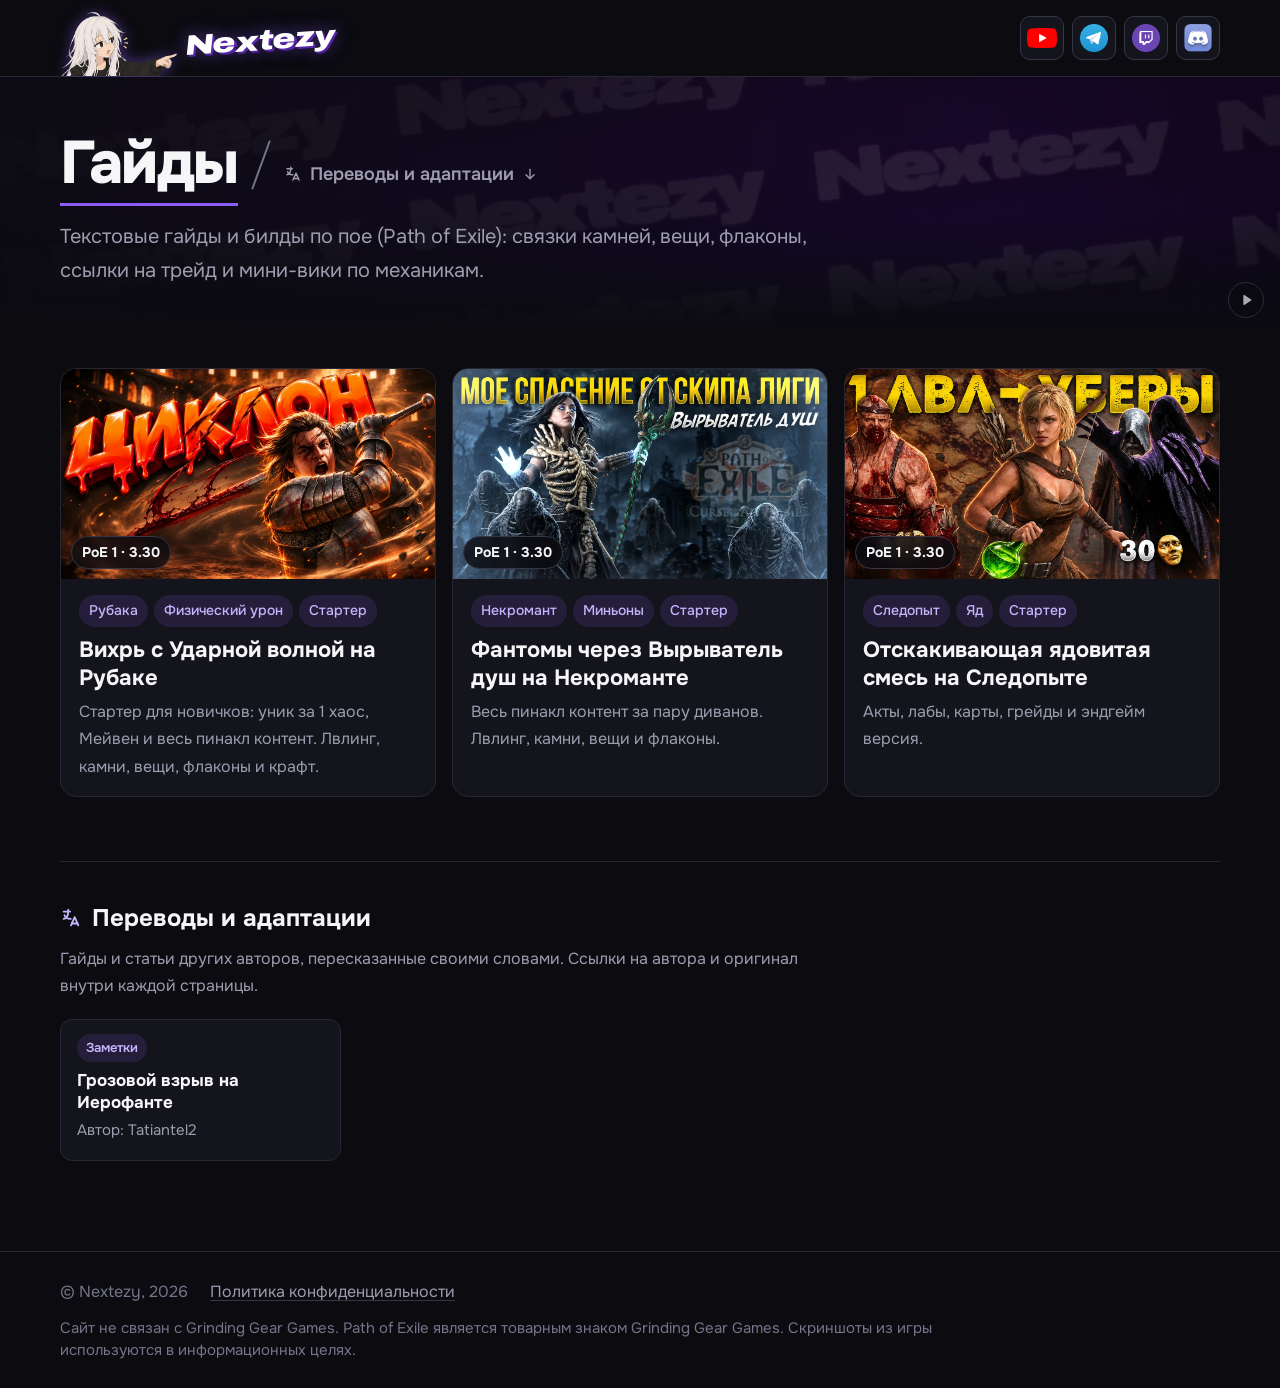
==== commit 010431c3: "Главная: «Гайды / Переводы и адаптации» в шапке и блок переводов внизу; тестовые страницы удалены Co" ====
--- a/index.html
+++ b/index.html
@@ -30,30 +30,32 @@
 <link rel="icon" href="/assets/icon-192.png" type="image/png" sizes="192x192">
 <link rel="apple-touch-icon" href="/apple-touch-icon.png">
 <link rel="manifest" href="/site.webmanifest">
-<link rel="stylesheet" href="assets/style.css?v=20261111-2">
-<style>.list{display:grid;grid-template-columns:repeat(auto-fill,minmax(320px,1fr));gap:16px;margin-top:8px}.gcard{display:block;text-decoration:none;color:var(--fg2);background:var(--s1);border:1px solid var(--line);border-radius:16px;overflow:hidden}.gcard:hover{border-color:var(--accent)}.gimg{position:relative}.gcard img{display:block;width:100%;aspect-ratio:16/9;height:auto;object-fit:cover;object-position:center;background:#000}.ver{position:absolute;left:10px;bottom:10px;font-size:14px;font-weight:700;color:var(--fg);background:rgba(11,11,16,.82);border:1px solid var(--line2);padding:4px 10px;border-radius:999px;backdrop-filter:blur(4px)}.gbody{padding:16px 18px}.tags{display:flex;flex-wrap:wrap;gap:6px}.tags .chip{font-size:14px;padding:4px 10px}.gcard h2{color:var(--fg);font-size:22px;line-height:1.25;margin:10px 0 6px}.gcard p{margin:0;font-size:16px;color:var(--muted)}</style>
+<link rel="stylesheet" href="/assets/style.css?v=20261111-2">
+<style>.list{display:grid;grid-template-columns:repeat(3,minmax(0,1fr));gap:16px;margin-top:8px}@media(max-width:1000px){.list{grid-template-columns:repeat(2,minmax(0,1fr))}}@media(max-width:640px){.list{grid-template-columns:1fr}}.gcard{display:block;text-decoration:none;color:var(--fg2);background:var(--s1);border:1px solid var(--line);border-radius:16px;overflow:hidden}.gcard:hover{border-color:var(--accent)}.gimg{position:relative}.gcard img{display:block;width:100%;aspect-ratio:16/9;height:auto;object-fit:cover;object-position:center;background:#000}.ver{position:absolute;left:10px;bottom:10px;font-size:14px;font-weight:700;color:var(--fg);background:rgba(11,11,16,.82);border:1px solid var(--line2);padding:4px 10px;border-radius:999px;backdrop-filter:blur(4px)}.gbody{padding:16px 18px}.tags{display:flex;flex-wrap:wrap;gap:6px}.tags .chip{font-size:14px;padding:4px 10px}.gcard h2{color:var(--fg);font-size:22px;line-height:1.25;margin:10px 0 6px}.gcard p{margin:0;font-size:16px;color:var(--muted)}.tr{margin-top:64px;padding-top:36px;border-top:1px solid var(--line)}.tr-head{display:flex;align-items:center;gap:10px;margin:0 0 6px}.tr-head svg{flex:none;color:var(--accent-3)}.tr h2{color:var(--fg);font-size:24px;font-weight:700;margin:0}.tr-sub{margin:0 0 20px;font-size:16px;color:var(--muted);max-width:70ch}.tr-list{display:grid;grid-template-columns:repeat(4,minmax(0,1fr));gap:12px}@media(max-width:1000px){.tr-list{grid-template-columns:repeat(2,minmax(0,1fr))}}@media(max-width:520px){.tr-list{grid-template-columns:1fr}}.tcard{display:block;transition:border-color .2s;text-decoration:none;color:var(--fg2);background:var(--s1);border:1px solid var(--line);border-radius:12px;overflow:hidden}.tcard:hover{border-color:var(--accent)}.tbody{padding:14px 16px 16px;display:flex;flex-direction:column;height:100%;box-sizing:border-box}.tcard .tauth{margin-top:auto}.ttype{display:inline-block;align-self:flex-start;font-size:13px;font-weight:600;color:var(--accent-3);background:var(--accent-soft);padding:3px 9px;border-radius:999px}.tcard h3{color:var(--fg);font-size:17px;line-height:1.3;margin:8px 0 4px}.tauth{font-size:15px;color:var(--muted)}.tr{scroll-margin-top:24px}@media(prefers-reduced-motion:no-preference){html{scroll-behavior:smooth}}.htabs{display:flex;align-items:baseline;gap:22px;flex-wrap:wrap}.hsep{align-self:center;width:2px;height:clamp(34px,4.6vw,52px);border-radius:2px;background:var(--dim);transform:rotate(20deg);margin-bottom:10px}.htab.big{margin:0;font-weight:800;font-size:clamp(36px,5.5vw,60px);letter-spacing:-.025em;line-height:1;color:var(--fg);padding-bottom:10px;border-bottom:3px solid var(--accent)}.htab.small{display:inline-flex;align-items:center;gap:8px;font-size:18px;font-weight:600;color:var(--muted);text-decoration:none;padding-bottom:10px;border-bottom:3px solid transparent;transition:color .2s,border-color .2s}.htab.small:hover{color:var(--fg);border-color:var(--line2)}.htab.small .dn{transition:transform .2s}.htab.small:hover .dn{transform:translateY(3px)}@media(max-width:520px){.htabs{flex-wrap:nowrap;gap:12px}.htab.small{font-size:15px;gap:6px;white-space:nowrap}.htab.small svg{width:15px;height:15px}.hsep{height:30px}.hsep,.htab{flex:none}}.tl-short{display:none}@media(max-width:400px){.tl-long{display:none}.tl-short{display:inline}}</style>
 </head>
 <body>
-<header class="top"><div class="wrap"><a class="brand" aria-label="Nextezy, на главную" href="./"><img class="brand-pic" src="/assets/sextezy-point.webp?v=2" alt="" width="365" height="200"><span class="logo">Nextezy</span></a><nav class="soc" aria-label="Nextezy в соцсетях">
-    <a href="https://www.youtube.com/@Nextezy/videos" target="_blank" rel="noopener" title="YouTube" aria-label="YouTube"><img src="assets/icon-youtube.png" alt="" width="30" height="21"></a>
-    <a href="https://t.me/nextezy1" target="_blank" rel="noopener" title="Telegram" aria-label="Telegram"><img src="assets/icon-telegram.png" alt="" width="28" height="28"></a>
-    <a href="https://www.twitch.tv/nextezy1" target="_blank" rel="noopener" title="Twitch" aria-label="Twitch"><img src="assets/icon-twitch.png" alt="" width="28" height="28"></a>
-    <a href="https://discord.gg/pRnzf7ZGDk" target="_blank" rel="noopener" title="Discord" aria-label="Discord"><img src="assets/icon-discord.png" alt="" width="28" height="28"></a>
+<header class="top"><div class="wrap"><a class="brand" aria-label="Nextezy, на главную" href="/"><img class="brand-pic" src="/assets/sextezy-point.webp?v=2" alt="" width="365" height="200"><span class="logo">Nextezy</span></a><nav class="soc" aria-label="Nextezy в соцсетях">
+    <a href="https://www.youtube.com/@Nextezy/videos" target="_blank" rel="noopener" title="YouTube" aria-label="YouTube"><img src="/assets/icon-youtube.png" alt="" width="30" height="21"></a>
+    <a href="https://t.me/nextezy1" target="_blank" rel="noopener" title="Telegram" aria-label="Telegram"><img src="/assets/icon-telegram.png" alt="" width="28" height="28"></a>
+    <a href="https://www.twitch.tv/nextezy1" target="_blank" rel="noopener" title="Twitch" aria-label="Twitch"><img src="/assets/icon-twitch.png" alt="" width="28" height="28"></a>
+    <a href="https://discord.gg/pRnzf7ZGDk" target="_blank" rel="noopener" title="Discord" aria-label="Discord"><img src="/assets/icon-discord.png" alt="" width="28" height="28"></a>
   </nav></div></header>
-<section class="hero"><div class="hero-bg" data-video="assets/hero.mp4?v=2" aria-hidden="true"></div><div class="wrap" style="padding-block:56px 44px">
-<h1 style="color:var(--fg);font-weight:800;font-size:clamp(36px,5.5vw,60px);letter-spacing:-.025em;margin:0 0 12px">Гайды</h1>
-<p class="lead" style="color:var(--muted);margin:0;max-width:60ch;font-size:20px">Текстовые гайды и билды по пое (Path of Exile): связки камней, вещи, флаконы, ссылки на трейд и мини-вики по механикам.</p>
+<section class="hero"><div class="hero-bg" data-video="/assets/hero.mp4?v=2" aria-hidden="true"></div><div class="wrap" style="padding-block:56px 44px">
+<div class="htabs"><h1 class="htab big">Гайды</h1><span class="hsep" aria-hidden="true"></span><a class="htab small" href="#translations"><svg width="18" height="18" viewBox="0 0 24 24" fill="none" stroke="currentColor" stroke-width="2" stroke-linecap="round" stroke-linejoin="round" aria-hidden="true"><path d="M4 5h7"/><path d="M9 3v2c0 4.418-2.239 8-5 8"/><path d="M5 9c0 2.144 2.952 3.908 6.7 4"/><path d="M12 20l4-9l4 9"/><path d="M19.1 18h-6.2"/></svg><span class="tl-long">Переводы и адаптации</span><span class="tl-short">Переводы</span><svg class="dn" width="16" height="16" viewBox="0 0 24 24" fill="none" stroke="currentColor" stroke-width="2" stroke-linecap="round" stroke-linejoin="round" aria-hidden="true"><path d="M12 5v14"/><path d="M18 13l-6 6l-6-6"/></svg></a></div>
+<p class="lead" style="color:var(--muted);margin:14px 0 0;max-width:60ch;font-size:20px">Текстовые гайды и билды по пое (Path of Exile): связки камней, вещи, флаконы, ссылки на трейд и мини-вики по механикам.</p>
 </div></section>
 <main><div class="wrap" style="padding-block:28px 90px">
 <div class="list">
-<a class="gcard" href="cyclone/"><div class="gimg"><img src="cyclone/img/preview.webp?v=2" alt="Превью видео: Вихрь с Ударной волной на Рубаке" width="1280" height="720"><span class="ver">PoE 1 · 3.30</span></div><div class="gbody"><div class="tags"><span class="chip">Рубака</span><span class="chip">Физический урон</span><span class="chip">Стартер</span></div><h2>Вихрь с Ударной волной на Рубаке</h2><p>Стартер для новичков: уник за 1 хаос, Мейвен и весь пинакл контент. Лвлинг, камни, вещи, флаконы и крафт.</p></div></a>
-<a class="gcard" href="soulwrest/"><div class="gimg"><img src="soulwrest/img/preview.webp" alt="Превью видео: Фантомы через Вырыватель душ" width="1280" height="720"><span class="ver">PoE 1 · 3.30</span></div><div class="gbody"><div class="tags"><span class="chip">Некромант</span><span class="chip">Миньоны</span><span class="chip">Стартер</span></div><h2>Фантомы через Вырыватель душ на Некроманте</h2><p>Весь пинакл контент за пару диванов. Лвлинг, камни, вещи и флаконы.</p></div></a>
-<a class="gcard" href="pconc/"><div class="gimg"><img src="pconc/img/preview.webp?v=4" alt="Превью видео: Отскакивающая ядовитая смесь" width="1280" height="720"><span class="ver">PoE 1 · 3.30</span></div><div class="gbody"><div class="tags"><span class="chip">Следопыт</span><span class="chip">Яд</span><span class="chip">Стартер</span></div><h2>Отскакивающая ядовитая смесь на Следопыте</h2><p>Акты, лабы, карты, грейды и эндгейм версия.</p></div></a>
-</div></div></main>
+<a class="gcard" href="/cyclone/"><div class="gimg"><img src="/cyclone/img/preview.webp?v=2" alt="Превью видео: Вихрь с Ударной волной на Рубаке" width="1280" height="720"><span class="ver">PoE 1 · 3.30</span></div><div class="gbody"><div class="tags"><span class="chip">Рубака</span><span class="chip">Физический урон</span><span class="chip">Стартер</span></div><h2>Вихрь с Ударной волной на Рубаке</h2><p>Стартер для новичков: уник за 1 хаос, Мейвен и весь пинакл контент. Лвлинг, камни, вещи, флаконы и крафт.</p></div></a>
+<a class="gcard" href="/soulwrest/"><div class="gimg"><img src="/soulwrest/img/preview.webp" alt="Превью видео: Фантомы через Вырыватель душ" width="1280" height="720"><span class="ver">PoE 1 · 3.30</span></div><div class="gbody"><div class="tags"><span class="chip">Некромант</span><span class="chip">Миньоны</span><span class="chip">Стартер</span></div><h2>Фантомы через Вырыватель душ на Некроманте</h2><p>Весь пинакл контент за пару диванов. Лвлинг, камни, вещи и флаконы.</p></div></a>
+<a class="gcard" href="/pconc/"><div class="gimg"><img src="/pconc/img/preview.webp?v=4" alt="Превью видео: Отскакивающая ядовитая смесь" width="1280" height="720"><span class="ver">PoE 1 · 3.30</span></div><div class="gbody"><div class="tags"><span class="chip">Следопыт</span><span class="chip">Яд</span><span class="chip">Стартер</span></div><h2>Отскакивающая ядовитая смесь на Следопыте</h2><p>Акты, лабы, карты, грейды и эндгейм версия.</p></div></a>
+</div>
+<section class="tr" id="translations" aria-labelledby="tr-title"><div class="tr-head"><svg width="22" height="22" viewBox="0 0 24 24" fill="none" stroke="currentColor" stroke-width="2" stroke-linecap="round" stroke-linejoin="round" aria-hidden="true"><path d="M4 5h7"/><path d="M9 3v2c0 4.418-2.239 8-5 8"/><path d="M5 9c0 2.144 2.952 3.908 6.7 4"/><path d="M12 20l4-9l4 9"/><path d="M19.1 18h-6.2"/></svg><h2 id="tr-title">Переводы и адаптации</h2></div><p class="tr-sub">Гайды и статьи других авторов, пересказанные своими словами. Ссылки на автора и оригинал внутри каждой страницы.</p><div class="tr-list"><a class="tcard" href="/notes-tatiantel2/"><div class="tbody"><span class="ttype">Заметки</span><h3>Грозовой взрыв на Иерофанте</h3><div class="tauth">Автор: Tatiantel2</div></div></a></div></section>
+</div></main>
 <footer><div class="wrap foot">
-  <div class="foot-top"><span>© Nextezy, 2026</span><a href="privacy/">Политика конфиденциальности</a></div>
+  <div class="foot-top"><span>© Nextezy, 2026</span><a href="/privacy/">Политика конфиденциальности</a></div>
   <p class="foot-note">Сайт не связан с Grinding Gear Games. Path of Exile является товарным знаком Grinding Gear Games. Скриншоты из игры используются в информационных целях.</p>
 </div></footer>
-<script src="assets/hero.js?v=20261103-1"></script>
+<script src="/assets/hero.js?v=20261103-1"></script>
 </body>
 </html>
